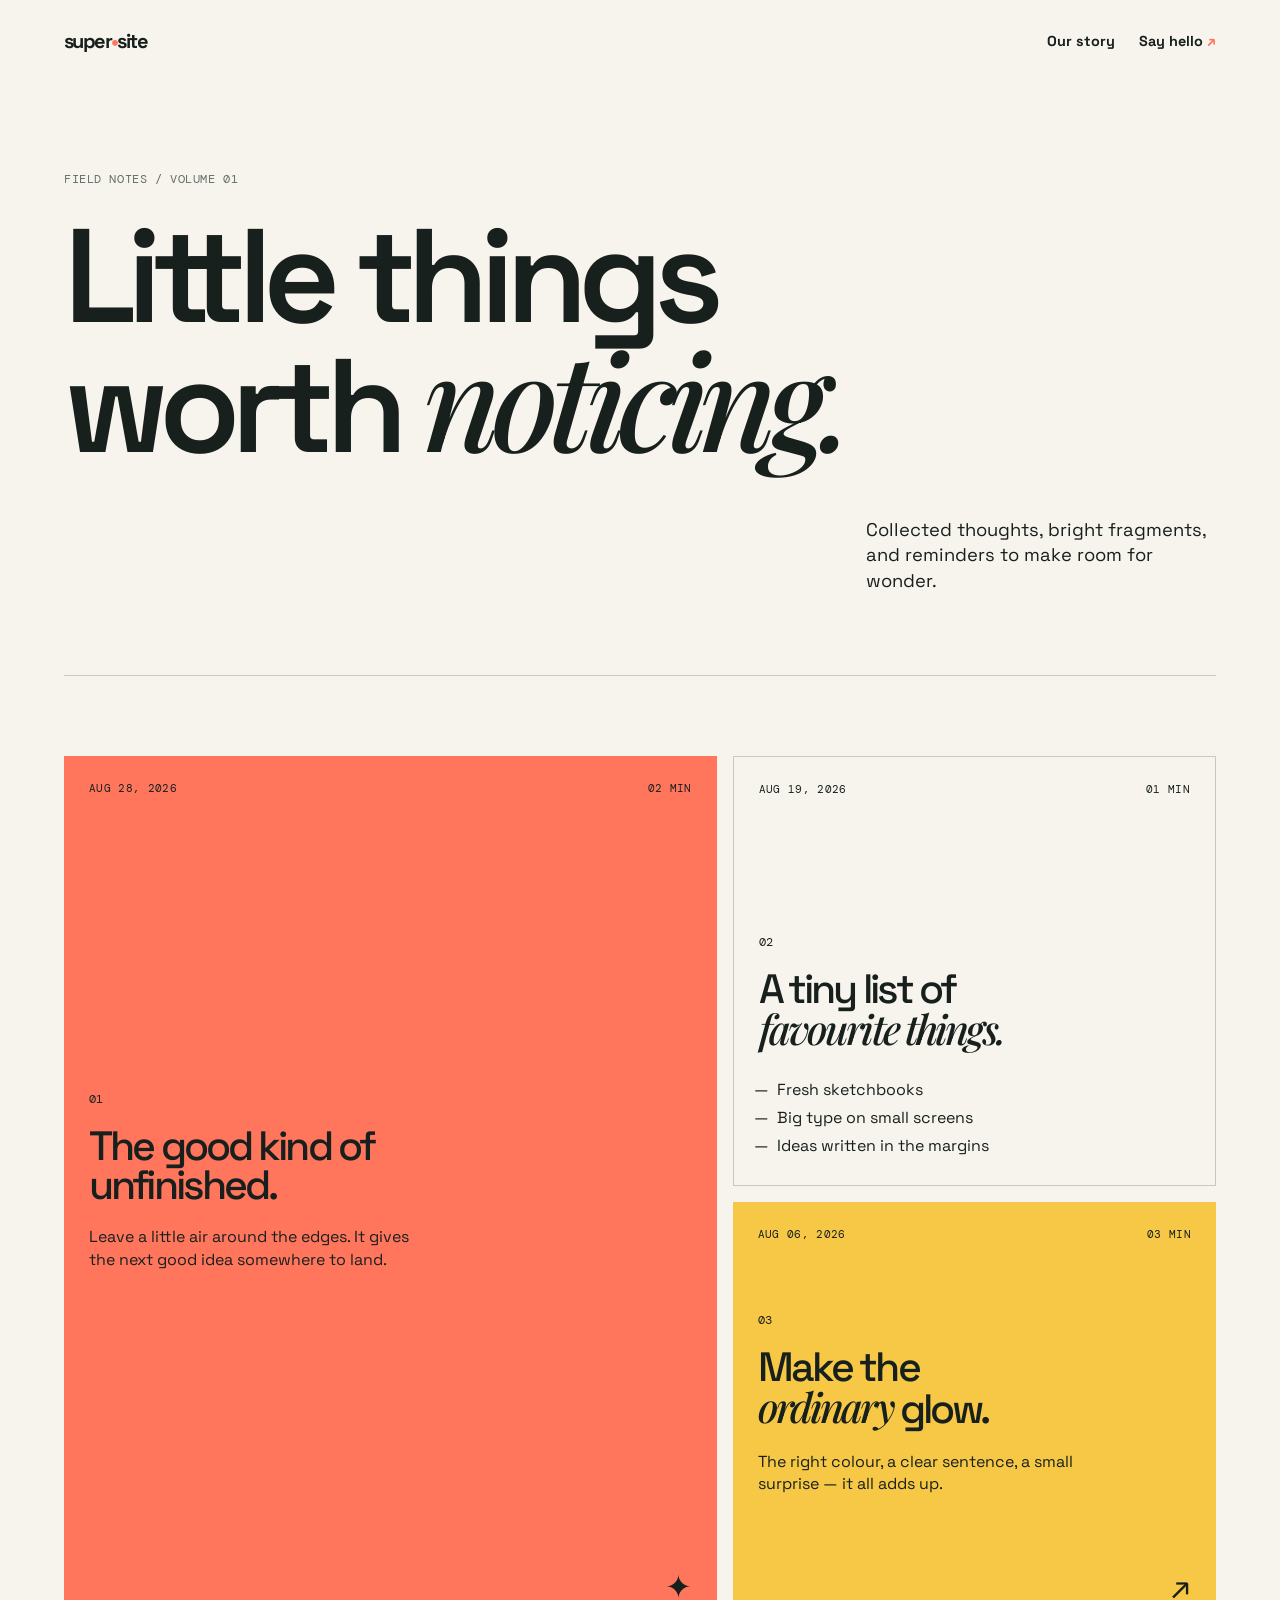
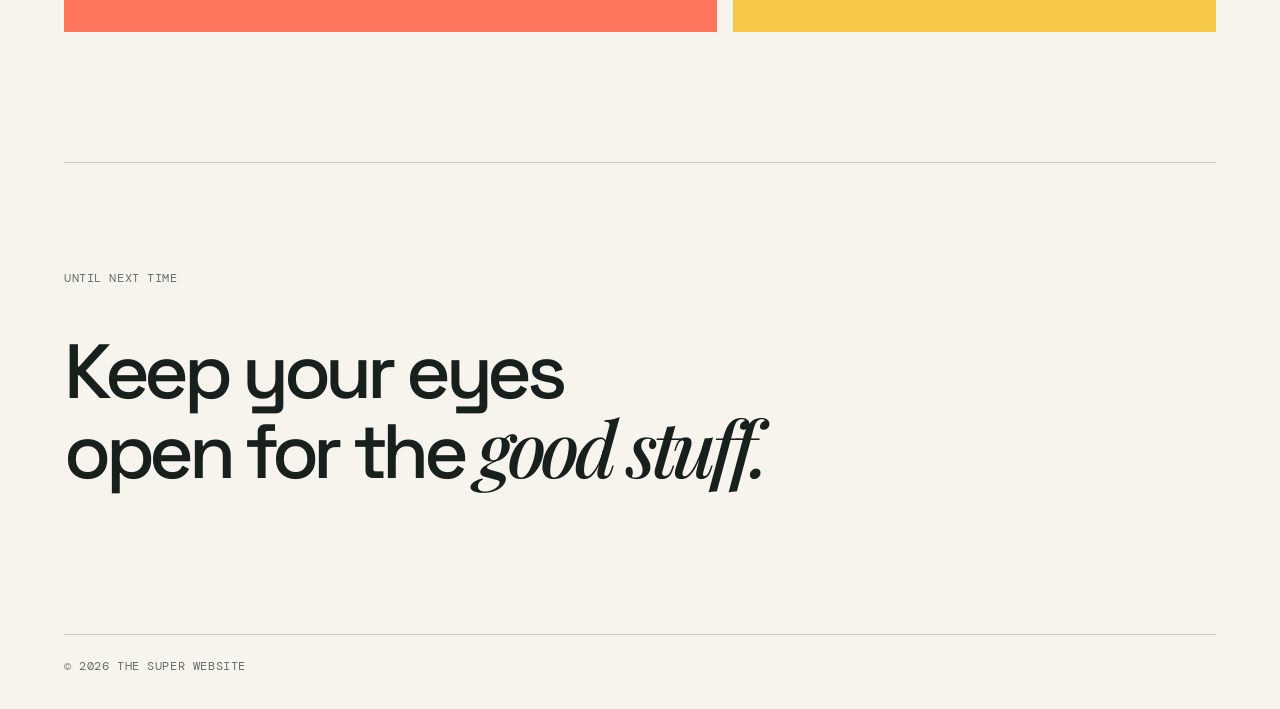
==== notes.html @ 64c5d4f4 "Add field notes page" ====
<!doctype html>
<html lang="en">
  <head>
    <meta charset="UTF-8" />
    <meta name="viewport" content="width=device-width, initial-scale=1.0" />
    <meta name="description" content="Tiny observations from The Super Website." />
    <title>Field Notes — The Super Website</title>
    <link rel="stylesheet" href="styles.css" />
  </head>
  <body>
    <main>
      <nav class="nav" aria-label="Main navigation">
        <a class="brand" href="index.html">super<span>•</span>site</a>
        <div class="nav-links">
          <a class="nav-link" href="story.html">Our story</a>
          <a class="nav-link" href="index.html#hello">Say hello <span aria-hidden="true">↗</span></a>
        </div>
      </nav>

      <section class="notes-hero">
        <p class="eyebrow">Field notes / volume 01</p>
        <h1>Little things<br />worth <em>noticing.</em></h1>
        <p>Collected thoughts, bright fragments, and reminders to make room for wonder.</p>
      </section>

      <section class="note-grid" aria-label="Field notes">
        <article class="note featured-note">
          <div class="note-meta"><span>Aug 28, 2026</span><span>02 min</span></div>
          <p class="note-number">01</p>
          <h2>The good kind of<br />unfinished.</h2>
          <p class="note-copy">Leave a little air around the edges. It gives the next good idea somewhere to land.</p>
          <span class="note-mark">✦</span>
        </article>
        <article class="note">
          <div class="note-meta"><span>Aug 19, 2026</span><span>01 min</span></div>
          <p class="note-number">02</p>
          <h2>A tiny list of<br /><em>favourite things.</em></h2>
          <ul>
            <li>Fresh sketchbooks</li>
            <li>Big type on small screens</li>
            <li>Ideas written in the margins</li>
          </ul>
        </article>
        <article class="note accent-note">
          <div class="note-meta"><span>Aug 06, 2026</span><span>03 min</span></div>
          <p class="note-number">03</p>
          <h2>Make the<br /><em>ordinary</em> glow.</h2>
          <p class="note-copy">The right colour, a clear sentence, a small surprise — it all adds up.</p>
          <span class="note-mark">↗</span>
        </article>
      </section>

      <section class="notes-signoff">
        <p class="section-label">Until next time</p>
        <h2>Keep your eyes<br />open for the <em>good stuff.</em></h2>
      </section>
    </main>
    <footer>© 2026 The Super Website</footer>
  </body>
</html>
---- styles.css ----
@import url('https://fonts.googleapis.com/css2?family=DM+Mono&family=Playfair+Display:ital,wght@0,500;0,600;1,500;1,600&family=Space+Grotesk:wght@400;500;600;700&display=swap');

:root {
  --ink: #18201e;
  --paper: #f7f4ed;
  --coral: #ff765d;
  --blue: #9ec6e7;
  --yellow: #f7c845;
}

* { box-sizing: border-box; }
html { scroll-behavior: smooth; }
body { margin: 0; background: var(--paper); color: var(--ink); font-family: 'Space Grotesk', sans-serif; }
main { max-width: 1320px; margin: 0 auto; padding: 0 5vw; }
.nav { display: flex; justify-content: space-between; align-items: center; padding: 28px 0; font-weight: 700; }
.nav-links { display: flex; gap: 24px; }
.brand { color: inherit; font-size: 1.25rem; letter-spacing: -.08em; text-decoration: none; }
.brand span { color: var(--coral); }
.nav-link { color: inherit; font-size: .9rem; text-decoration: none; }
.nav-link span, .email span { color: var(--coral); }
.hero { min-height: 76vh; display: flex; flex-direction: column; justify-content: center; padding: 7vh 0 5vh; border-bottom: 1px solid #c9c8bf; }
.eyebrow, .section-label, .card p, footer { font-family: 'DM Mono', monospace; font-size: .72rem; letter-spacing: .05em; text-transform: uppercase; }
.eyebrow { margin: 0 0 30px; color: #63706b; }
h1, h2, h3 { letter-spacing: -.07em; margin: 0; }
h1 { font-size: clamp(4rem, 10.4vw, 9.6rem); font-weight: 600; line-height: .9; }
em { font-family: 'Playfair Display', serif; font-weight: 500; }
.hero-bottom { align-items: end; display: flex; justify-content: space-between; margin-top: 60px; }
.hero-bottom p { line-height: 1.45; margin: 0; }
.round-link { align-items: center; background: var(--ink); border-radius: 50%; color: var(--paper); display: flex; font-size: 1.5rem; height: 58px; justify-content: center; text-decoration: none; width: 58px; }
.statement { display: grid; grid-template-columns: 1fr 3fr; gap: 25px; padding: 150px 0; }
.section-label { color: #63706b; margin: 8px 0 0; }
h2 { font-size: clamp(2.65rem, 6vw, 6rem); font-weight: 500; line-height: .98; }
.cards { display: grid; grid-template-columns: repeat(3, 1fr); gap: 16px; }
.card { aspect-ratio: 1 / 1.05; display: flex; flex-direction: column; justify-content: space-between; padding: 25px; }
.card p { margin: 0; }
.card h3 { font-size: clamp(1.6rem, 3vw, 3rem); font-weight: 600; line-height: .96; }
.card span { align-self: flex-end; font-size: 2rem; }
.coral { background: var(--coral); }.blue { background: var(--blue); }.yellow { background: var(--yellow); }
.hello { border-top: 1px solid #c9c8bf; display: grid; grid-template-columns: 1fr 3fr; gap: 25px; margin-top: 150px; padding: 120px 0 150px; }
.email { color: inherit; font-size: clamp(1rem, 2vw, 1.5rem); font-weight: 600; grid-column: 2; margin-top: 12px; text-decoration-thickness: 1px; text-underline-offset: 6px; }
.story-hero { border-bottom: 1px solid #c9c8bf; padding: 11vh 0 12vh; }
.story-hero h1 { margin-top: 32px; }
.story-intro { font-size: clamp(1.2rem, 2.3vw, 1.75rem); line-height: 1.3; margin: 64px 0 0 auto; max-width: 450px; }
.principles { display: grid; gap: 25px; grid-template-columns: 1fr 3fr; padding: 140px 0; }
.principles > .section-label { margin-top: 14px; }
.principle-list article { align-items: start; border-top: 1px solid #c9c8bf; display: grid; gap: 24px; grid-template-columns: 60px 1fr 1fr; padding: 26px 0 42px; }
.principle-list span { font-family: 'DM Mono', monospace; font-size: .74rem; padding-top: 9px; }
.principle-list h2 { font-size: clamp(2.2rem, 4vw, 4.2rem); }
.principle-list p { line-height: 1.45; margin: 10px 0 0; max-width: 250px; }
.story-cta { background: var(--blue); margin-bottom: 110px; padding: clamp(40px, 7vw, 90px); }
.story-cta h2 { margin-top: 65px; }
.story-cta a { color: inherit; text-decoration: none; }
.notes-hero { border-bottom: 1px solid #c9c8bf; padding: 10vh 0 9vh; }
.notes-hero h1 { margin-top: 30px; }
.notes-hero > p:last-child { font-size: 1.15rem; line-height: 1.4; margin: 50px 0 0 auto; max-width: 350px; }
.note-grid { display: grid; gap: 16px; grid-template-columns: 1.35fr 1fr; padding: 80px 0 130px; }
.note { border: 1px solid #c9c8bf; display: flex; flex-direction: column; min-height: 430px; padding: 25px; }
.featured-note { background: var(--coral); border: 0; grid-row: span 2; min-height: 876px; }
.accent-note { background: var(--yellow); border: 0; }
.note-meta { display: flex; font-family: 'DM Mono', monospace; font-size: .68rem; justify-content: space-between; letter-spacing: .03em; text-transform: uppercase; }
.note-number { font-family: 'DM Mono', monospace; font-size: .75rem; margin: auto 0 20px; }
.note h2 { font-size: clamp(2rem, 3.2vw, 3.4rem); line-height: .95; }
.note-copy { line-height: 1.4; margin: 22px 0 0; max-width: 330px; }
.note-mark { align-self: end; font-size: 2rem; margin-top: auto; }
.note ul { line-height: 1.75; list-style: '—  '; margin: 25px 0 0; padding-left: 18px; }
.notes-signoff { border-top: 1px solid #c9c8bf; padding: 100px 0 145px; }
.notes-signoff h2 { margin-top: 48px; }
footer { border-top: 1px solid #c9c8bf; color: #63706b; margin: 0 5vw; max-width: 1320px; padding: 24px 0 35px; }
@media (max-width: 700px) {
  main { padding: 0 6vw; }.nav-links { gap: 16px; }.hero { min-height: 70vh; }.statement, .hello, .principles { display: block; padding: 85px 0; }.statement h2, .hello h2, .principles h2 { margin-top: 35px; }.cards { grid-template-columns: 1fr; }.card { aspect-ratio: 1.5 / 1; }.hello { margin-top: 80px; }.email { display: inline-block; margin-top: 38px; }.principle-list { margin-top: 45px; }.principle-list article { grid-template-columns: 35px 1fr; }.principle-list p { grid-column: 2; margin-top: 0; }.story-hero { padding: 8vh 0; }.story-intro { margin-top: 45px; }.story-cta { margin-bottom: 65px; }.notes-hero { padding: 8vh 0; }.note-grid { grid-template-columns: 1fr; padding: 50px 0 80px; }.note, .featured-note { min-height: 420px; }.notes-signoff { padding: 80px 0 105px; } footer { margin: 0 6vw; }
}
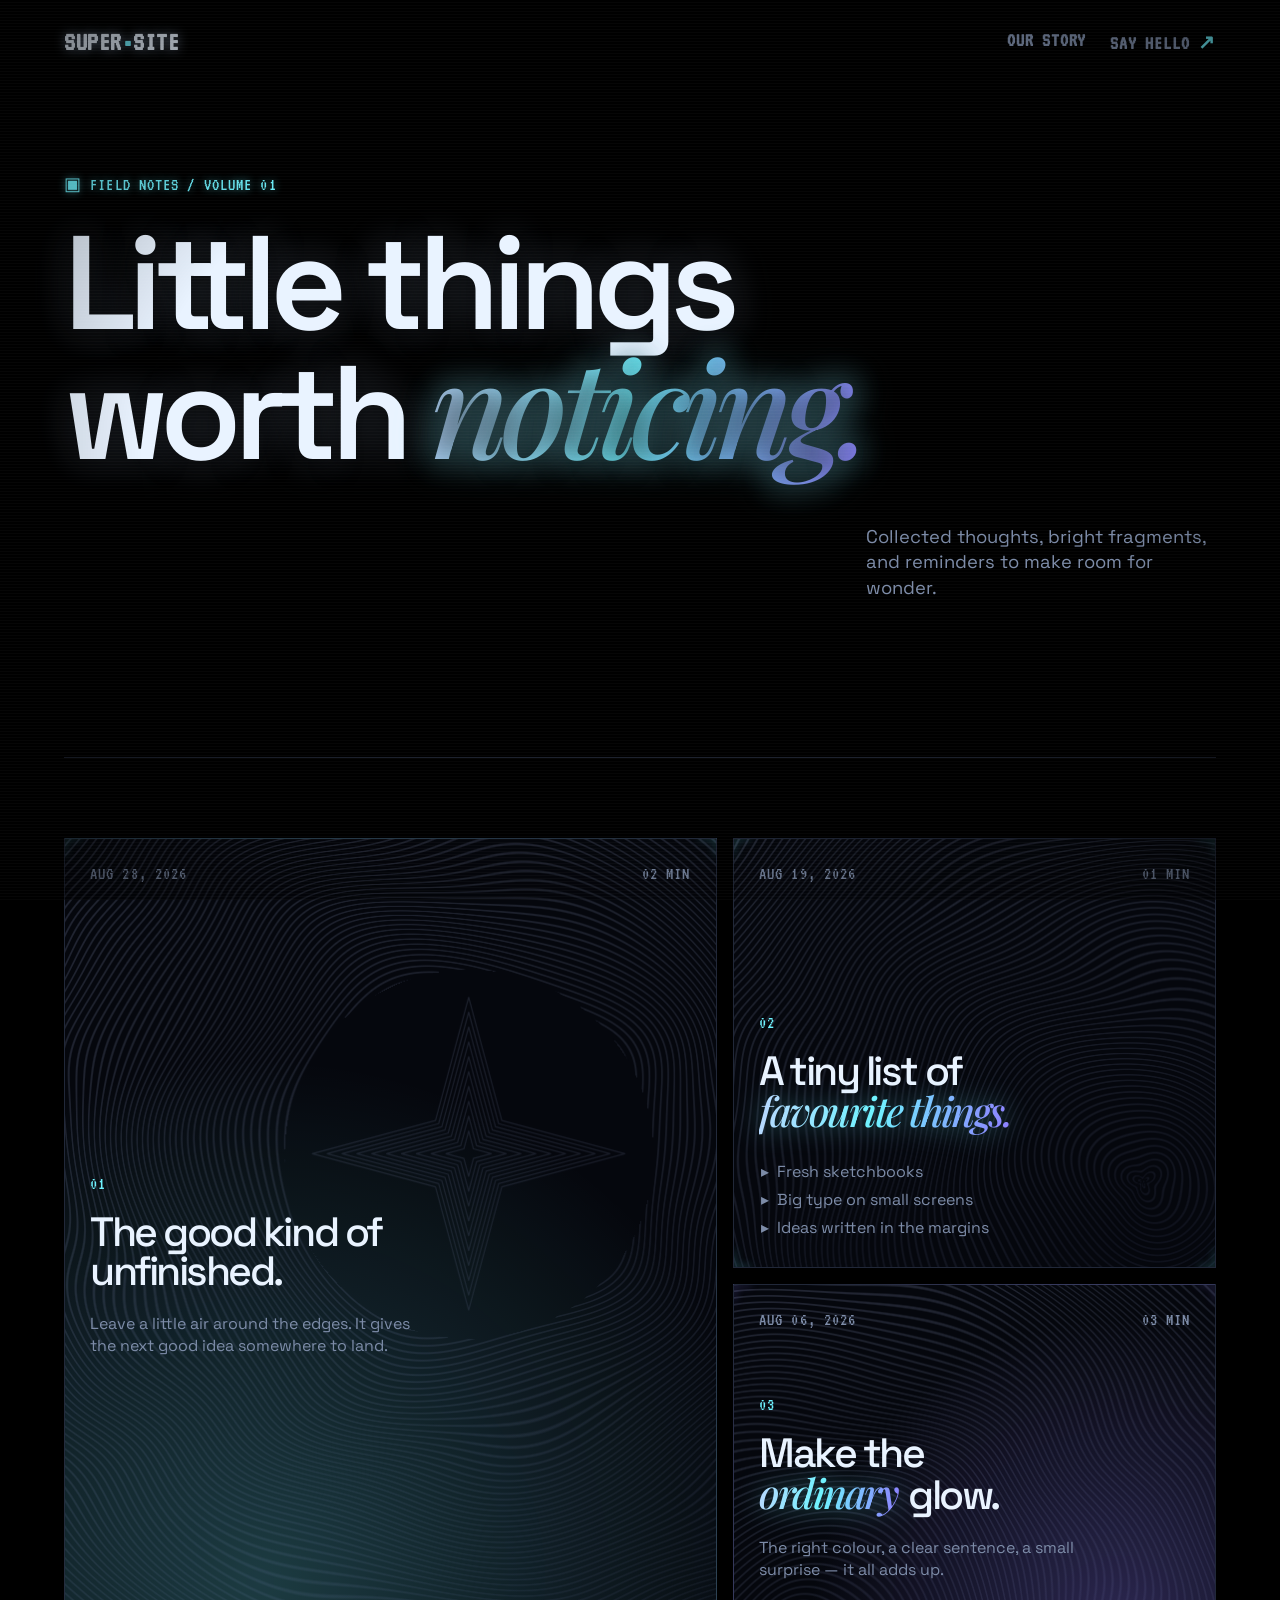
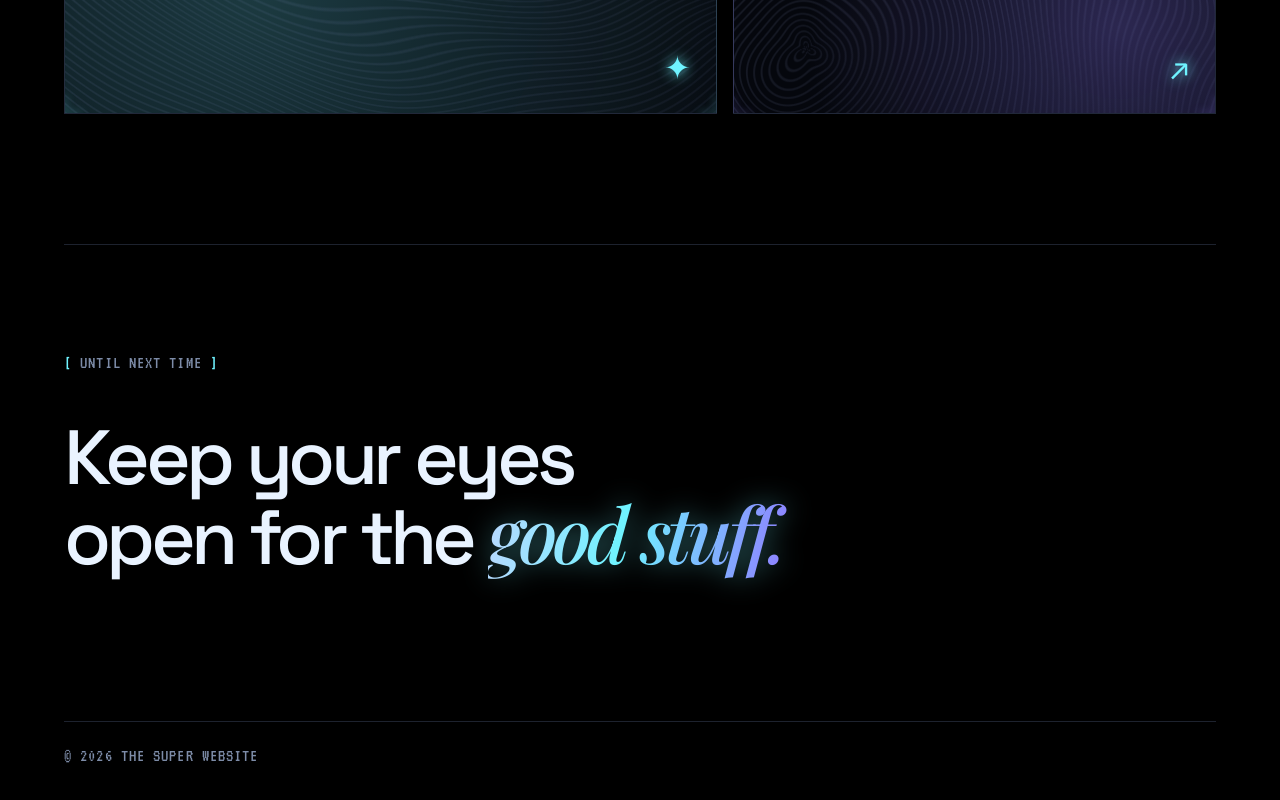
==== commit 5fa6c26c: "Add bioluminescent HUD theme, specimen scan and holographic cards - Dark neon HUD restyle across all" ====
--- a/notes.html
+++ b/notes.html
@@ -5,7 +5,9 @@
     <meta name="viewport" content="width=device-width, initial-scale=1.0" />
     <meta name="description" content="Tiny observations from The Super Website." />
     <title>Field Notes — The Super Website</title>
-    <link rel="stylesheet" href="styles.css" />
+    <link rel="stylesheet" href="styles.css?v=13" />
+    <script src="scan.js?v=13" defer></script>
+    <script src="holo.js?v=2" defer></script>
   </head>
   <body>
     <main>
@@ -18,20 +20,21 @@
       </nav>
 
       <section class="notes-hero">
+        <canvas class="scan" data-specimens="ctenophore,medusa,angler,squid" aria-hidden="true"></canvas>
         <p class="eyebrow">Field notes / volume 01</p>
         <h1>Little things<br />worth <em>noticing.</em></h1>
         <p>Collected thoughts, bright fragments, and reminders to make room for wonder.</p>
       </section>
 
       <section class="note-grid" aria-label="Field notes">
-        <article class="note featured-note">
+        <article class="note featured-note" data-holo="star" data-holo-center="0.62,0.36">
           <div class="note-meta"><span>Aug 28, 2026</span><span>02 min</span></div>
           <p class="note-number">01</p>
           <h2>The good kind of<br />unfinished.</h2>
           <p class="note-copy">Leave a little air around the edges. It gives the next good idea somewhere to land.</p>
           <span class="note-mark">✦</span>
         </article>
-        <article class="note">
+        <article class="note" data-holo data-holo-center="0.85,0.8">
           <div class="note-meta"><span>Aug 19, 2026</span><span>01 min</span></div>
           <p class="note-number">02</p>
           <h2>A tiny list of<br /><em>favourite things.</em></h2>
@@ -41,7 +44,7 @@
             <li>Ideas written in the margins</li>
           </ul>
         </article>
-        <article class="note accent-note">
+        <article class="note accent-note" data-holo data-holo-center="0.15,0.85">
           <div class="note-meta"><span>Aug 06, 2026</span><span>03 min</span></div>
           <p class="note-number">03</p>
           <h2>Make the<br /><em>ordinary</em> glow.</h2>
--- a/styles.css
+++ b/styles.css
@@ -1,71 +1,211 @@
-@import url('https://fonts.googleapis.com/css2?family=DM+Mono&family=Playfair+Display:ital,wght@0,500;0,600;1,500;1,600&family=Space+Grotesk:wght@400;500;600;700&display=swap');
-
+@import url('https://fonts.googleapis.com/css2?family=DM+Mono&family=VT323&family=Playfair+Display:ital,wght@1,500;1,600&family=Space+Grotesk:wght@400;500;600;700&display=swap');
+
+/* Bioluminescent HUD theme */
 :root {
-  --ink: #18201e;
-  --paper: #f7f4ed;
-  --coral: #ff765d;
-  --blue: #9ec6e7;
-  --yellow: #f7c845;
+  --void: #000;
+  --ink: #e9f3ff;          /* primary text, cold white */
+  --dim: #7d8ca8;          /* secondary text */
+  --line: rgba(160, 190, 255, .18);
+  --glow: #bcd7ff;         /* white-blue glow core */
+  --cyan: #6ff3ff;
+  --violet: #8f7bff;
+  --aqua: #3dffc5;
+  --hud: 'VT323', 'DM Mono', monospace;
 }
 
 * { box-sizing: border-box; }
-html { scroll-behavior: smooth; }
-body { margin: 0; background: var(--paper); color: var(--ink); font-family: 'Space Grotesk', sans-serif; }
-main { max-width: 1320px; margin: 0 auto; padding: 0 5vw; }
-.nav { display: flex; justify-content: space-between; align-items: center; padding: 28px 0; font-weight: 700; }
+html { scroll-behavior: smooth; background: var(--void); }
+body { margin: 0; background: var(--void); color: var(--ink); font-family: 'Space Grotesk', sans-serif; overflow-x: clip; }
+::selection { background: var(--cyan); color: #000; }
+
+/* faint scanlines + vignette over everything */
+body::after {
+  content: ''; position: fixed; inset: 0; pointer-events: none; z-index: 50;
+  background:
+    repeating-linear-gradient(0deg, rgba(255,255,255,.025) 0 1px, transparent 1px 3px),
+    radial-gradient(ellipse at center, transparent 55%, rgba(0,0,0,.55) 100%);
+}
+
+main { max-width: 1320px; margin: 0 auto; padding: 0 5vw; position: relative; }
+
+/* ---------- nav ---------- */
+.nav { display: flex; justify-content: space-between; align-items: center; padding: 28px 0; font-weight: 700; position: relative; z-index: 2; }
 .nav-links { display: flex; gap: 24px; }
-.brand { color: inherit; font-size: 1.25rem; letter-spacing: -.08em; text-decoration: none; }
-.brand span { color: var(--coral); }
-.nav-link { color: inherit; font-size: .9rem; text-decoration: none; }
-.nav-link span, .email span { color: var(--coral); }
-.hero { min-height: 76vh; display: flex; flex-direction: column; justify-content: center; padding: 7vh 0 5vh; border-bottom: 1px solid #c9c8bf; }
-.eyebrow, .section-label, .card p, footer { font-family: 'DM Mono', monospace; font-size: .72rem; letter-spacing: .05em; text-transform: uppercase; }
-.eyebrow { margin: 0 0 30px; color: #63706b; }
-h1, h2, h3 { letter-spacing: -.07em; margin: 0; }
-h1 { font-size: clamp(4rem, 10.4vw, 9.6rem); font-weight: 600; line-height: .9; }
-em { font-family: 'Playfair Display', serif; font-weight: 500; }
+.brand { color: inherit; font-family: var(--hud); font-size: 1.7rem; letter-spacing: .02em; text-decoration: none; text-transform: uppercase; text-shadow: 0 0 12px rgba(188,215,255,.6); }
+.brand span { color: var(--cyan); }
+.nav-link { color: var(--dim); font-family: var(--hud); font-size: 1.25rem; letter-spacing: .04em; text-decoration: none; text-transform: uppercase; transition: color .2s, text-shadow .2s; }
+.nav-link:hover { color: var(--ink); text-shadow: 0 0 10px var(--cyan); }
+.nav-link span, .email span { color: var(--cyan); }
+
+/* ---------- shared type ---------- */
+.eyebrow, .section-label, .card p, footer, .note-meta, .note-number, .principle-list span {
+  font-family: var(--hud); font-size: 1.15rem; letter-spacing: .06em; text-transform: uppercase;
+}
+.eyebrow { margin: 0 0 30px; color: var(--cyan); text-shadow: 0 0 8px rgba(111,243,255,.6); }
+.eyebrow::before { content: '▣ '; }
+.section-label { color: var(--dim); margin: 8px 0 0; }
+.section-label::before { content: '[ '; color: var(--cyan); }
+.section-label::after { content: ' ]'; color: var(--cyan); }
+h1, h2, h3 { letter-spacing: -.06em; margin: 0; }
+h1 { font-size: clamp(3.6rem, 10.4vw, 9.6rem); font-weight: 600; line-height: .9; text-shadow: 0 0 40px rgba(188,215,255,.35); }
+h2 { font-size: clamp(2.5rem, 6vw, 6rem); font-weight: 500; line-height: .98; }
+em {
+  font-family: 'Playfair Display', serif; font-weight: 500;
+  background: linear-gradient(100deg, var(--glow), var(--cyan) 45%, var(--violet));
+  -webkit-background-clip: text; background-clip: text; color: transparent;
+  filter: drop-shadow(0 0 14px rgba(111,243,255,.45));
+  padding-right: .08em;
+}
+
+/* ---------- HUD bracket frame (reusable) ---------- */
+.card, .note, .story-cta, .principle-list article { position: relative; }
+.card::before, .note::before, .story-cta::before {
+  content: ''; position: absolute; inset: -1px; pointer-events: none;
+  --c: var(--cyan); --s: 18px;
+  background:
+    linear-gradient(var(--c), var(--c)) top left / var(--s) 1px,
+    linear-gradient(var(--c), var(--c)) top left / 1px var(--s),
+    linear-gradient(var(--c), var(--c)) top right / var(--s) 1px,
+    linear-gradient(var(--c), var(--c)) top right / 1px var(--s),
+    linear-gradient(var(--c), var(--c)) bottom left / var(--s) 1px,
+    linear-gradient(var(--c), var(--c)) bottom left / 1px var(--s),
+    linear-gradient(var(--c), var(--c)) bottom right / var(--s) 1px,
+    linear-gradient(var(--c), var(--c)) bottom right / 1px var(--s);
+  background-repeat: no-repeat;
+  filter: drop-shadow(0 0 4px var(--c));
+  transition: inset .35s cubic-bezier(.2,.8,.2,1);
+}
+.card:hover::before, .note:hover::before { inset: 8px; }
+
+/* ---------- scan canvas ---------- */
+.hero, .story-hero, .notes-hero { position: relative; isolation: isolate; }
+.scan {
+  position: absolute; z-index: -1; top: 0; bottom: 0; left: 50%;
+  width: 100vw; height: 100%; transform: translateX(-50%);
+  display: block; pointer-events: none;
+}
+.hero > :not(.scan), .story-hero > :not(.scan), .notes-hero > :not(.scan) { position: relative; }
+/* keep copy legible when a specimen drifts behind it */
+.hero p, .story-intro, .notes-hero > p:last-child { text-shadow: 0 0 10px #000, 0 0 22px #000; }
+.hero h1, .story-hero h1, .notes-hero h1 { text-shadow: 0 0 30px rgba(0,0,0,.9), 0 0 40px rgba(188,215,255,.3); }
+
+/* ---------- home ---------- */
+.hero { min-height: 88vh; display: flex; flex-direction: column; justify-content: center; padding: 7vh 0 5vh; border-bottom: 1px solid var(--line); }
 .hero-bottom { align-items: end; display: flex; justify-content: space-between; margin-top: 60px; }
-.hero-bottom p { line-height: 1.45; margin: 0; }
-.round-link { align-items: center; background: var(--ink); border-radius: 50%; color: var(--paper); display: flex; font-size: 1.5rem; height: 58px; justify-content: center; text-decoration: none; width: 58px; }
+.hero-bottom p { color: var(--dim); line-height: 1.45; margin: 0; }
+.round-link {
+  align-items: center; border: 1px solid var(--cyan); border-radius: 50%; color: var(--cyan);
+  display: flex; font-size: 1.5rem; height: 58px; justify-content: center; text-decoration: none; width: 58px;
+  box-shadow: 0 0 18px rgba(111,243,255,.35), inset 0 0 12px rgba(111,243,255,.2);
+  animation: pulse 2.6s ease-in-out infinite;
+}
+@keyframes pulse { 50% { box-shadow: 0 0 34px rgba(111,243,255,.6), inset 0 0 18px rgba(111,243,255,.35); } }
 .statement { display: grid; grid-template-columns: 1fr 3fr; gap: 25px; padding: 150px 0; }
-.section-label { color: #63706b; margin: 8px 0 0; }
-h2 { font-size: clamp(2.65rem, 6vw, 6rem); font-weight: 500; line-height: .98; }
 .cards { display: grid; grid-template-columns: repeat(3, 1fr); gap: 16px; }
-.card { aspect-ratio: 1 / 1.05; display: flex; flex-direction: column; justify-content: space-between; padding: 25px; }
-.card p { margin: 0; }
+.card {
+  aspect-ratio: 1 / 1.05; display: flex; flex-direction: column; justify-content: space-between; padding: 25px;
+  background: radial-gradient(circle at 70% 75%, var(--tint) 0%, transparent 60%), #05070d;
+  border: 1px solid var(--line); overflow: hidden;
+}
+.card p { color: var(--dim); margin: 0; }
 .card h3 { font-size: clamp(1.6rem, 3vw, 3rem); font-weight: 600; line-height: .96; }
-.card span { align-self: flex-end; font-size: 2rem; }
-.coral { background: var(--coral); }.blue { background: var(--blue); }.yellow { background: var(--yellow); }
-.hello { border-top: 1px solid #c9c8bf; display: grid; grid-template-columns: 1fr 3fr; gap: 25px; margin-top: 150px; padding: 120px 0 150px; }
-.email { color: inherit; font-size: clamp(1rem, 2vw, 1.5rem); font-weight: 600; grid-column: 2; margin-top: 12px; text-decoration-thickness: 1px; text-underline-offset: 6px; }
-.story-hero { border-bottom: 1px solid #c9c8bf; padding: 11vh 0 12vh; }
+.card span { align-self: flex-end; color: var(--c-accent); font-size: 2rem; text-shadow: 0 0 14px var(--c-accent); }
+.coral { --tint: rgba(143,123,255,.32); --c-accent: var(--violet); }
+.blue { --tint: rgba(111,243,255,.28); --c-accent: var(--cyan); }
+.yellow { --tint: rgba(61,255,197,.24); --c-accent: var(--aqua); }
+.coral::before { --c: var(--violet); } .yellow::before { --c: var(--aqua); }
+.hello { border-top: 1px solid var(--line); display: grid; grid-template-columns: 1fr 3fr; gap: 25px; margin-top: 150px; padding: 120px 0 150px; }
+.email { color: var(--ink); font-family: var(--hud); font-size: clamp(1.4rem, 2.6vw, 2rem); grid-column: 2; letter-spacing: .03em; margin-top: 12px; text-decoration-color: var(--cyan); text-decoration-thickness: 1px; text-underline-offset: 6px; }
+.email:hover { text-shadow: 0 0 12px var(--cyan); }
+
+/* ---------- story ---------- */
+.story-hero { border-bottom: 1px solid var(--line); padding: 11vh 0 12vh; min-height: 80vh; }
 .story-hero h1 { margin-top: 32px; }
-.story-intro { font-size: clamp(1.2rem, 2.3vw, 1.75rem); line-height: 1.3; margin: 64px 0 0 auto; max-width: 450px; }
+.story-intro { color: var(--dim); font-size: clamp(1.2rem, 2.3vw, 1.75rem); line-height: 1.3; margin: 64px 0 0 auto; max-width: 450px; }
 .principles { display: grid; gap: 25px; grid-template-columns: 1fr 3fr; padding: 140px 0; }
 .principles > .section-label { margin-top: 14px; }
-.principle-list article { align-items: start; border-top: 1px solid #c9c8bf; display: grid; gap: 24px; grid-template-columns: 60px 1fr 1fr; padding: 26px 0 42px; }
-.principle-list span { font-family: 'DM Mono', monospace; font-size: .74rem; padding-top: 9px; }
+.principle-list article { align-items: start; border-top: 1px solid var(--line); display: grid; gap: 24px; grid-template-columns: 60px 1fr 1fr; padding: 26px 0 42px; }
+.principle-list span { color: var(--cyan); padding-top: 9px; }
 .principle-list h2 { font-size: clamp(2.2rem, 4vw, 4.2rem); }
-.principle-list p { line-height: 1.45; margin: 10px 0 0; max-width: 250px; }
-.story-cta { background: var(--blue); margin-bottom: 110px; padding: clamp(40px, 7vw, 90px); }
+.principle-list p { color: var(--dim); line-height: 1.45; margin: 10px 0 0; max-width: 250px; }
+.story-cta { background: radial-gradient(ellipse at 80% 100%, rgba(143,123,255,.3), transparent 60%), #05070d; border: 1px solid var(--line); margin-bottom: 110px; padding: clamp(40px, 7vw, 90px); }
 .story-cta h2 { margin-top: 65px; }
-.story-cta a { color: inherit; text-decoration: none; }
-.notes-hero { border-bottom: 1px solid #c9c8bf; padding: 10vh 0 9vh; }
+.story-cta a { color: var(--cyan); text-decoration: none; text-shadow: 0 0 18px rgba(111,243,255,.5); }
+
+/* ---------- notes ---------- */
+.notes-hero { border-bottom: 1px solid var(--line); padding: 10vh 0 9vh; min-height: 75vh; }
 .notes-hero h1 { margin-top: 30px; }
-.notes-hero > p:last-child { font-size: 1.15rem; line-height: 1.4; margin: 50px 0 0 auto; max-width: 350px; }
+.notes-hero > p:last-child { color: var(--dim); font-size: 1.15rem; line-height: 1.4; margin: 50px 0 0 auto; max-width: 350px; }
 .note-grid { display: grid; gap: 16px; grid-template-columns: 1.35fr 1fr; padding: 80px 0 130px; }
-.note { border: 1px solid #c9c8bf; display: flex; flex-direction: column; min-height: 430px; padding: 25px; }
-.featured-note { background: var(--coral); border: 0; grid-row: span 2; min-height: 876px; }
-.accent-note { background: var(--yellow); border: 0; }
-.note-meta { display: flex; font-family: 'DM Mono', monospace; font-size: .68rem; justify-content: space-between; letter-spacing: .03em; text-transform: uppercase; }
-.note-number { font-family: 'DM Mono', monospace; font-size: .75rem; margin: auto 0 20px; }
+.note { background: #05070d; border: 1px solid var(--line); display: flex; flex-direction: column; min-height: 430px; padding: 25px; }
+.featured-note { background: radial-gradient(circle at 30% 85%, rgba(111,243,255,.22), transparent 60%), #05070d; grid-row: span 2; min-height: 876px; }
+.accent-note { background: radial-gradient(circle at 80% 80%, rgba(143,123,255,.28), transparent 60%), #05070d; }
+.accent-note::before { --c: var(--violet); }
+.note-meta { color: var(--dim); display: flex; justify-content: space-between; }
+.note-number { color: var(--cyan); margin: auto 0 20px; }
 .note h2 { font-size: clamp(2rem, 3.2vw, 3.4rem); line-height: .95; }
-.note-copy { line-height: 1.4; margin: 22px 0 0; max-width: 330px; }
-.note-mark { align-self: end; font-size: 2rem; margin-top: auto; }
-.note ul { line-height: 1.75; list-style: '—  '; margin: 25px 0 0; padding-left: 18px; }
-.notes-signoff { border-top: 1px solid #c9c8bf; padding: 100px 0 145px; }
+.note-copy { color: var(--dim); line-height: 1.4; margin: 22px 0 0; max-width: 330px; }
+.note-mark { align-self: end; color: var(--cyan); font-size: 2rem; margin-top: auto; text-shadow: 0 0 14px var(--cyan); }
+.note ul { color: var(--dim); line-height: 1.75; list-style: '▸  '; margin: 25px 0 0; padding-left: 18px; }
+.notes-signoff { border-top: 1px solid var(--line); padding: 100px 0 145px; }
 .notes-signoff h2 { margin-top: 48px; }
-footer { border-top: 1px solid #c9c8bf; color: #63706b; margin: 0 5vw; max-width: 1320px; padding: 24px 0 35px; }
+
+/* ---------- holographic damascus cards (holo.js) ---------- */
+.holo-card {
+  --mx: 50%; --my: 45%; --px: .5; --py: .5; --hover: 0; --rx: 0deg; --ry: 0deg;
+  isolation: isolate;
+  transform: perspective(900px) rotateX(var(--rx)) rotateY(var(--ry));
+  transition: transform .6s cubic-bezier(.2,.8,.2,1), box-shadow .4s;
+}
+.holo-card.is-active { transition: transform .12s linear, box-shadow .4s; box-shadow: 0 30px 60px -20px rgba(111,243,255,.18); }
+.holo { position: absolute; inset: 0; z-index: -1; pointer-events: none; }
+.holo > div {
+  position: absolute; inset: 0;
+  -webkit-mask-image: var(--pattern); mask-image: var(--pattern);
+  -webkit-mask-size: 100% 100%; mask-size: 100% 100%;
+  -webkit-mask-repeat: no-repeat; mask-repeat: no-repeat;
+}
+/* faint etched lines, always visible */
+.holo-lines { background: linear-gradient(160deg, rgba(190,205,255,.16), rgba(140,150,220,.07)); }
+/* iridescent foil, only where the pointer's light falls */
+.holo > .holo-foil {
+  /* rainbow wraps around the emblem and turns as the pointer moves */
+  background: conic-gradient(from calc(var(--px) * 240deg + var(--py) * 120deg) at var(--hc, 50% 45%),
+    #ff5ec4, #ffb36e, #f6ff7d, #7dffb0, #5ee0ff, #8c7bff, #ff5ec4, #ffb36e, #7dffb0, #5ee0ff, #8c7bff, #ff5ec4);
+  -webkit-mask-image: radial-gradient(circle 190px at var(--mx) var(--my), #000 0, #000 38%, rgba(0,0,0,.45) 68%, transparent 100%), var(--pattern);
+  mask-image: radial-gradient(circle 190px at var(--mx) var(--my), #000 0, #000 38%, rgba(0,0,0,.45) 68%, transparent 100%), var(--pattern);
+  -webkit-mask-composite: source-in; mask-composite: intersect;
+  opacity: var(--hover);
+  filter: saturate(1.4) brightness(1.25) drop-shadow(0 0 4px rgba(255,255,255,.35));
+  transition: opacity .45s;
+}
+/* soft specular glare (not masked by the pattern) */
+.holo > .holo-glare {
+  -webkit-mask-image: none; mask-image: none;
+  background: radial-gradient(circle at var(--mx) var(--my), rgba(255,255,255,.12), transparent 42%);
+  mix-blend-mode: screen; opacity: var(--hover); transition: opacity .45s;
+}
+.card.holo-card { justify-content: flex-start; }
+.card.holo-card h3 { margin-top: auto; }
+.card.holo-card > span { position: absolute; top: 22px; right: 25px; font-size: 1.5rem; }
+.note.holo-card { overflow: hidden; }
+@media (prefers-reduced-motion: reduce) { .holo-card { transform: none; } }
+
+footer { border-top: 1px solid var(--line); color: var(--dim); margin: 0 auto; max-width: calc(1320px - 10vw); padding: 24px 0 35px; width: 90vw; }
+
 @media (max-width: 700px) {
-  main { padding: 0 6vw; }.nav-links { gap: 16px; }.hero { min-height: 70vh; }.statement, .hello, .principles { display: block; padding: 85px 0; }.statement h2, .hello h2, .principles h2 { margin-top: 35px; }.cards { grid-template-columns: 1fr; }.card { aspect-ratio: 1.5 / 1; }.hello { margin-top: 80px; }.email { display: inline-block; margin-top: 38px; }.principle-list { margin-top: 45px; }.principle-list article { grid-template-columns: 35px 1fr; }.principle-list p { grid-column: 2; margin-top: 0; }.story-hero { padding: 8vh 0; }.story-intro { margin-top: 45px; }.story-cta { margin-bottom: 65px; }.notes-hero { padding: 8vh 0; }.note-grid { grid-template-columns: 1fr; padding: 50px 0 80px; }.note, .featured-note { min-height: 420px; }.notes-signoff { padding: 80px 0 105px; } footer { margin: 0 6vw; }
-}
+  main { padding: 0 16px; } .nav { gap: 12px; } .brand { font-size: 1.35rem; white-space: nowrap; }
+  .nav-links { gap: 12px; } .nav-link { font-size: 1rem; white-space: nowrap; }
+  .scan { opacity: .6; } .hero { min-height: 82vh; }
+  .statement, .hello, .principles { display: block; padding: 85px 0; } .statement h2, .hello h2, .principles h2 { margin-top: 35px; }
+  .cards { grid-template-columns: 1fr; } .card { aspect-ratio: 1.5 / 1; } .hello { margin-top: 80px; } .email { display: inline-block; margin-top: 38px; word-break: break-all; }
+  .principle-list { margin-top: 45px; } .principle-list article { grid-template-columns: 35px 1fr; } .principle-list p { grid-column: 2; margin-top: 0; }
+  .story-hero { padding: 8vh 0; } .story-intro { margin-top: 45px; } .story-cta { margin-bottom: 65px; }
+  .notes-hero { padding: 8vh 0; } .note-grid { grid-template-columns: 1fr; padding: 50px 0 80px; } .note, .featured-note { min-height: 420px; }
+  .notes-signoff { padding: 80px 0 105px; } footer { width: calc(100vw - 32px); }
+}
+
+@media (prefers-reduced-motion: reduce) {
+  html { scroll-behavior: auto; }
+  .round-link { animation: none; }
+}
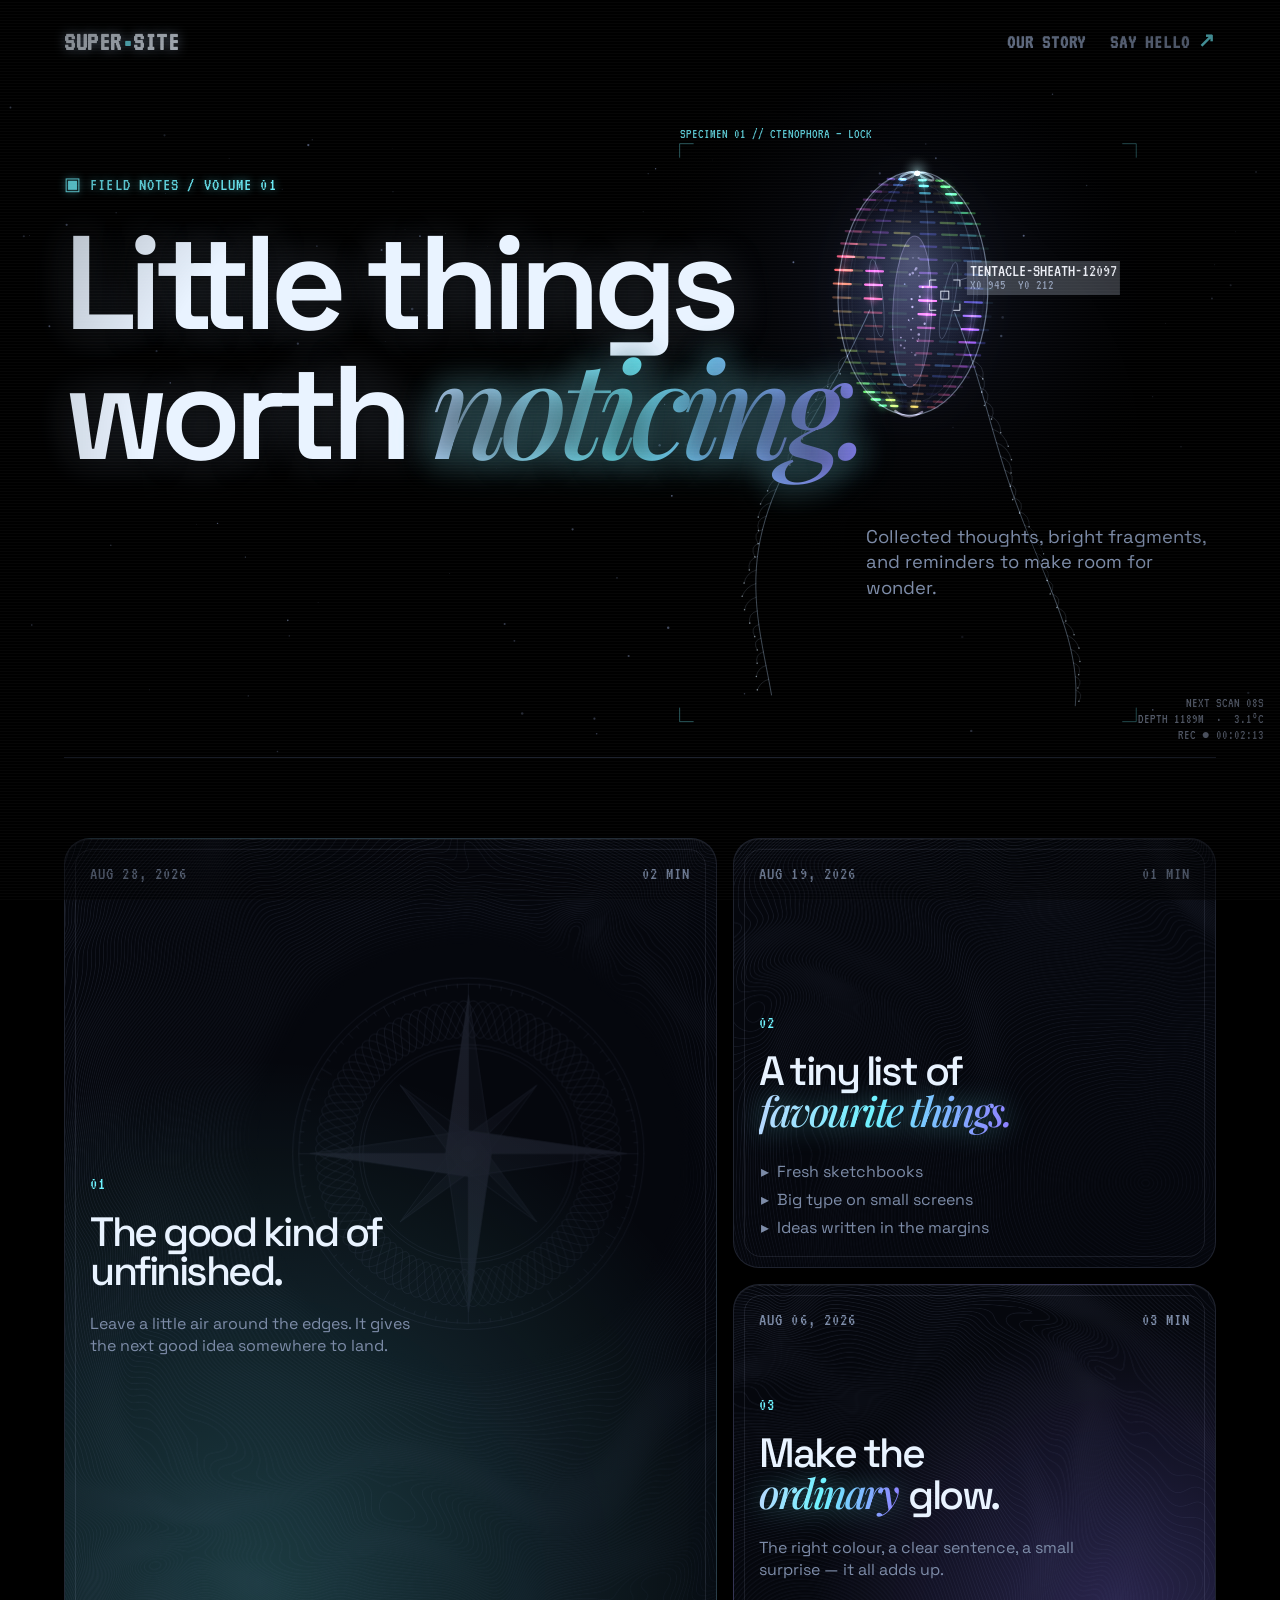
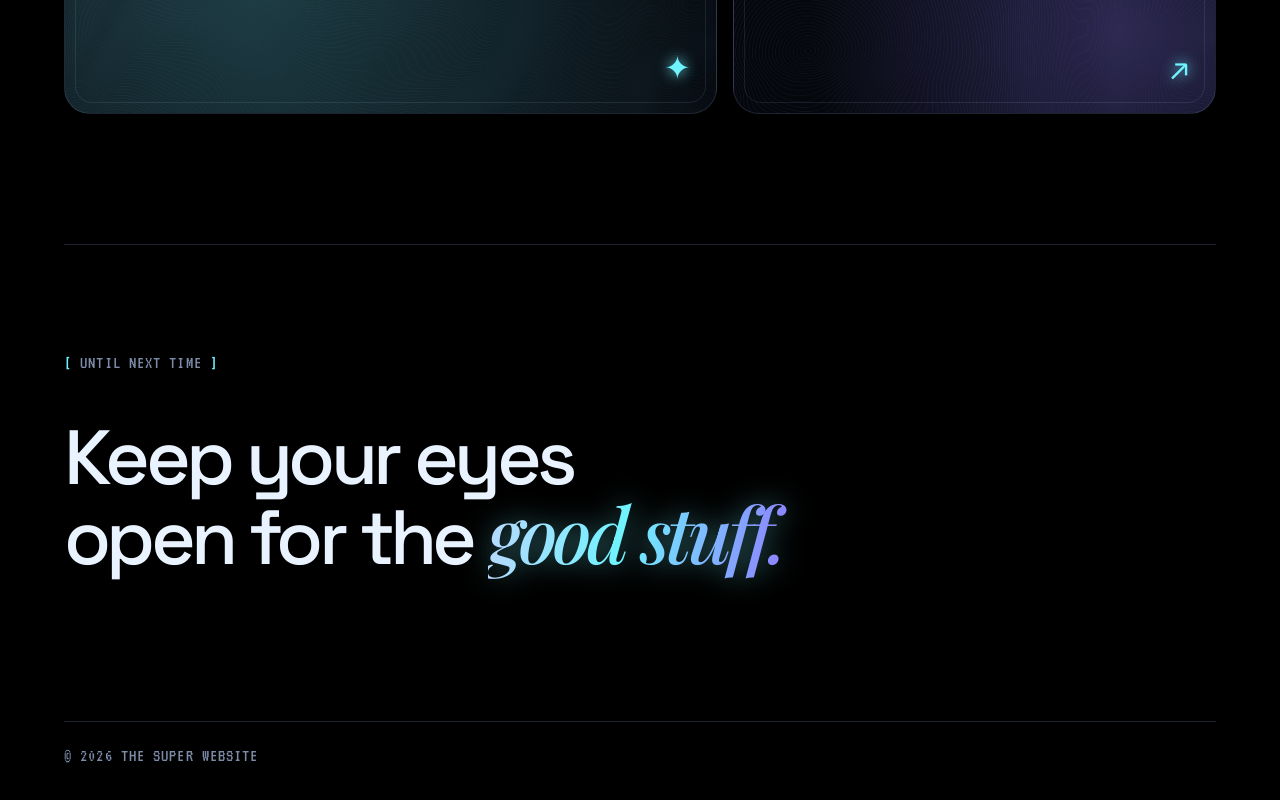
==== commit ccb1f0d8: "Refine creatures, holo cards and nav alignment - Fix "Say hello" sitting low: fallback-font arrow no" ====
--- a/notes.html
+++ b/notes.html
@@ -5,9 +5,9 @@
     <meta name="viewport" content="width=device-width, initial-scale=1.0" />
     <meta name="description" content="Tiny observations from The Super Website." />
     <title>Field Notes — The Super Website</title>
-    <link rel="stylesheet" href="styles.css?v=13" />
-    <script src="scan.js?v=13" defer></script>
-    <script src="holo.js?v=2" defer></script>
+    <link rel="stylesheet" href="styles.css?v=16" />
+    <script src="scan.js?v=14" defer></script>
+    <script src="holo.js?v=5" defer></script>
   </head>
   <body>
     <main>
@@ -27,7 +27,7 @@
       </section>
 
       <section class="note-grid" aria-label="Field notes">
-        <article class="note featured-note" data-holo="star" data-holo-center="0.62,0.36">
+        <article class="note featured-note" data-holo="compass" data-holo-center="0.62,0.36">
           <div class="note-meta"><span>Aug 28, 2026</span><span>02 min</span></div>
           <p class="note-number">01</p>
           <h2>The good kind of<br />unfinished.</h2>
--- a/styles.css
+++ b/styles.css
@@ -30,7 +30,9 @@
 
 /* ---------- nav ---------- */
 .nav { display: flex; justify-content: space-between; align-items: center; padding: 28px 0; font-weight: 700; position: relative; z-index: 2; }
-.nav-links { display: flex; gap: 24px; }
+.nav-links { display: flex; gap: 24px; align-items: center; }
+/* the ↗ glyph comes from a fallback font with taller metrics; keep it from shifting the line */
+.nav-link span { line-height: 0; display: inline-block; transform: translateY(-.05em); }
 .brand { color: inherit; font-family: var(--hud); font-size: 1.7rem; letter-spacing: .02em; text-decoration: none; text-transform: uppercase; text-shadow: 0 0 12px rgba(188,215,255,.6); }
 .brand span { color: var(--cyan); }
 .nav-link { color: var(--dim); font-family: var(--hud); font-size: 1.25rem; letter-spacing: .04em; text-decoration: none; text-transform: uppercase; transition: color .2s, text-shadow .2s; }
@@ -153,12 +155,36 @@
 /* ---------- holographic damascus cards (holo.js) ---------- */
 .holo-card {
   --mx: 50%; --my: 45%; --px: .5; --py: .5; --hover: 0; --rx: 0deg; --ry: 0deg;
+  --radius: 22px;
+  --pattern: linear-gradient(transparent, transparent); /* until holo.js paints the real mask */
   isolation: isolate;
+  overflow: hidden;
+  border-radius: var(--radius);
+  border: 1px solid rgba(190,205,255,.14);
+  box-shadow: 0 1px 0 rgba(255,255,255,.06) inset, 0 24px 50px -30px rgba(0,0,0,.9);
   transform: perspective(900px) rotateX(var(--rx)) rotateY(var(--ry));
   transition: transform .6s cubic-bezier(.2,.8,.2,1), box-shadow .4s;
 }
-.holo-card.is-active { transition: transform .12s linear, box-shadow .4s; box-shadow: 0 30px 60px -20px rgba(111,243,255,.18); }
-.holo { position: absolute; inset: 0; z-index: -1; pointer-events: none; }
+.holo-card.is-active {
+  transition: transform .12s linear, box-shadow .4s;
+  box-shadow: 0 1px 0 rgba(255,255,255,.1) inset, 0 34px 70px -24px rgba(111,243,255,.22);
+}
+/* inner hairline frame, like a printed trading card */
+.holo-card::before, .holo-card:hover::before {
+  inset: 10px; border-radius: calc(var(--radius) - 9px);
+  border: 1px solid rgba(200,215,255,.1);
+  background: none; filter: none; z-index: 1;
+}
+/* iridescent edge that wakes up under the pointer */
+.holo-card::after {
+  content: ''; position: absolute; inset: 0; border-radius: inherit; padding: 1px; pointer-events: none; z-index: 2;
+  background: conic-gradient(from calc(var(--px) * 360deg) at var(--mx) var(--my),
+    #ff5ec4, #ffb36e, #f6ff7d, #7dffb0, #5ee0ff, #8c7bff, #ff5ec4);
+  -webkit-mask: linear-gradient(#000 0 0) content-box, linear-gradient(#000 0 0);
+  -webkit-mask-composite: xor; mask-composite: exclude;
+  opacity: calc(var(--hover) * .7); transition: opacity .45s;
+}
+.holo { position: absolute; inset: 0; z-index: -1; pointer-events: none; border-radius: inherit; }
 .holo > div {
   position: absolute; inset: 0;
   -webkit-mask-image: var(--pattern); mask-image: var(--pattern);
@@ -182,13 +208,34 @@
 /* soft specular glare (not masked by the pattern) */
 .holo > .holo-glare {
   -webkit-mask-image: none; mask-image: none;
-  background: radial-gradient(circle at var(--mx) var(--my), rgba(255,255,255,.12), transparent 42%);
+  background:
+    radial-gradient(circle at var(--mx) var(--my), rgba(255,255,255,.12), transparent 42%),
+    linear-gradient(115deg, transparent calc(var(--px) * 100% - 22%), rgba(255,255,255,.07) calc(var(--px) * 100%), transparent calc(var(--px) * 100% + 22%));
   mix-blend-mode: screen; opacity: var(--hover); transition: opacity .45s;
 }
-.card.holo-card { justify-content: flex-start; }
+.card.holo-card {
+  aspect-ratio: 3 / 4; padding: 26px 28px;
+  justify-content: flex-start;
+  background: radial-gradient(circle at 50% 42%, var(--tint) 0%, transparent 62%), linear-gradient(170deg, #0a0d18, #04060b);
+}
+.card.holo-card > p { padding-left: 2px; }
 .card.holo-card h3 { margin-top: auto; }
-.card.holo-card > span { position: absolute; top: 22px; right: 25px; font-size: 1.5rem; }
-.note.holo-card { overflow: hidden; }
+.card.holo-card > span { position: absolute; top: 24px; right: 28px; font-size: 1.4rem; }
+.card-meta {
+  display: flex; justify-content: space-between; margin-top: 16px; padding-top: 12px;
+  border-top: 1px solid rgba(200,215,255,.1);
+  color: var(--dim); font-family: var(--hud); font-size: .95rem; letter-spacing: .08em; text-transform: uppercase;
+}
+.card-meta span { align-self: auto; color: inherit; font-size: inherit; text-shadow: none; }
+.note.holo-card { --radius: 26px; }
+@media (max-width: 700px) { .card.holo-card { aspect-ratio: 4 / 5; } }
+.story-cta { border-radius: 26px; overflow: hidden; }
+/* rounded panel gets a rounded inner hairline instead of square corner brackets */
+.story-cta::before {
+  inset: 10px; border-radius: 17px;
+  border: 1px solid rgba(200,215,255,.1);
+  background: none; filter: none;
+}
 @media (prefers-reduced-motion: reduce) { .holo-card { transform: none; } }
 
 footer { border-top: 1px solid var(--line); color: var(--dim); margin: 0 auto; max-width: calc(1320px - 10vw); padding: 24px 0 35px; width: 90vw; }
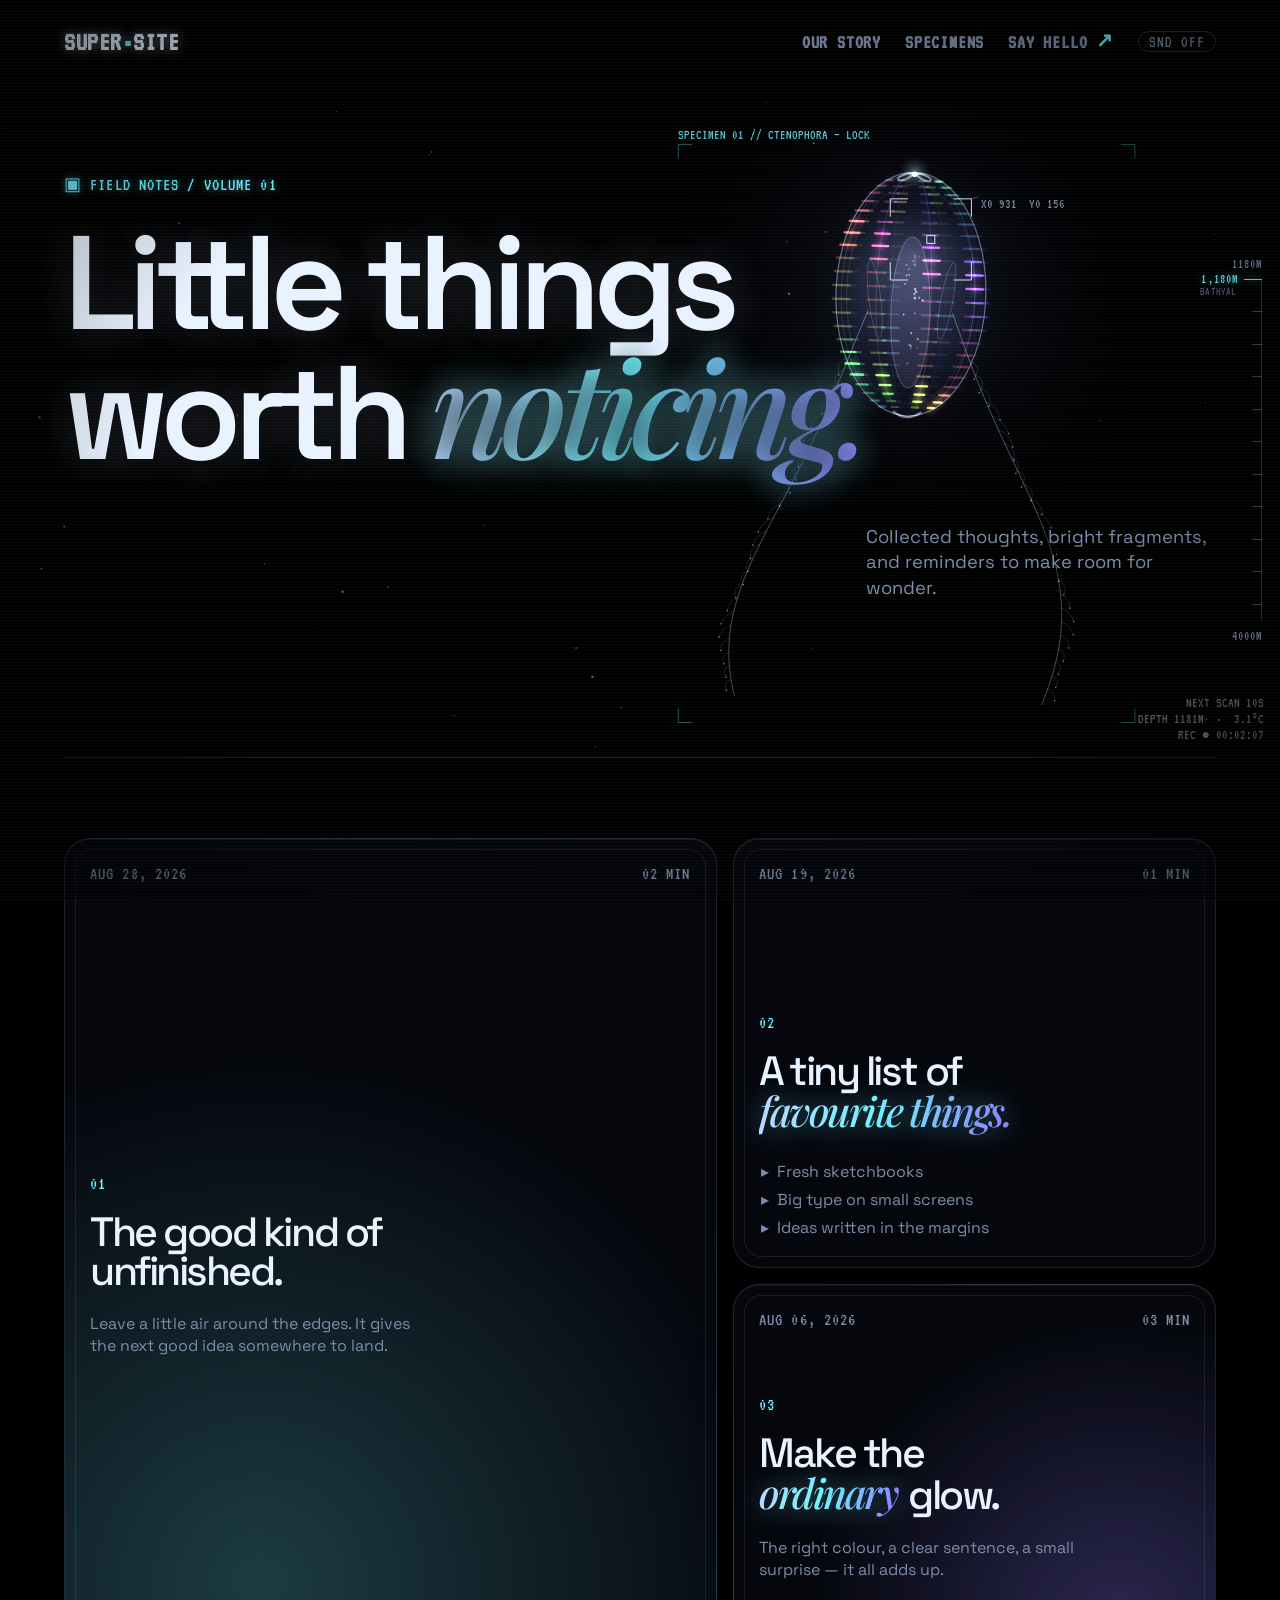
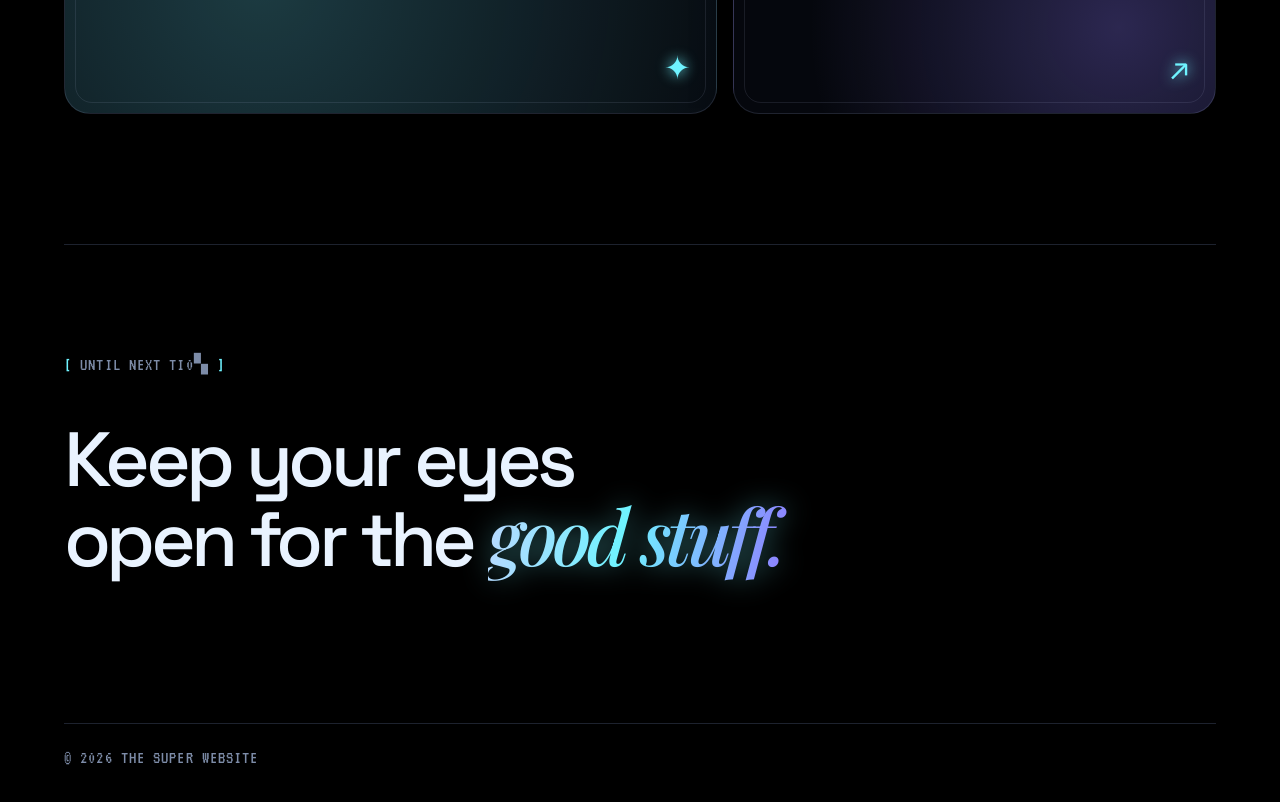
==== commit 97a23c6e: "Add dive, reveals, contact form, specimens page and site polish - Creatures lean toward the pointer;" ====
--- a/notes.html
+++ b/notes.html
@@ -3,19 +3,45 @@
   <head>
     <meta charset="UTF-8" />
     <meta name="viewport" content="width=device-width, initial-scale=1.0" />
+    <title>Field Notes — The Super Website</title>
     <meta name="description" content="Tiny observations from The Super Website." />
-    <title>Field Notes — The Super Website</title>
-    <link rel="stylesheet" href="styles.css?v=16" />
-    <script src="scan.js?v=14" defer></script>
-    <script src="holo.js?v=5" defer></script>
+    <meta name="theme-color" content="#000000" />
+    <link rel="icon" href="favicon.svg" type="image/svg+xml" />
+    <link rel="apple-touch-icon" href="apple-touch-icon.png" />
+    <meta property="og:type" content="website" />
+    <meta property="og:site_name" content="The Super Website" />
+    <meta property="og:title" content="Field notes — The Super Website" />
+    <meta property="og:description" content="Tiny observations from The Super Website." />
+    <meta property="og:url" content="https://rohitdevdesigns.github.io/the-super-website/notes.html" />
+    <meta property="og:image" content="https://rohitdevdesigns.github.io/the-super-website/og.png" />
+    <meta property="og:image:width" content="1200" />
+    <meta property="og:image:height" content="630" />
+    <meta property="og:image:alt" content="A glowing deep-sea jellyfish under a scanning HUD, beside the words Make something super." />
+    <meta name="twitter:card" content="summary_large_image" />
+    <link rel="stylesheet" href="styles.css?v=19" />
+    <script src="sound.js?v=1" defer></script>
+    <script src="dive.js?v=1" defer></script>
+    <script src="reveal.js?v=1" defer></script>
+    <script src="scan.js?v=17" defer></script>
+    <script src="holo.js?v=6" defer></script>
   </head>
   <body>
+    <div class="boot" id="boot" aria-hidden="true">
+      <div class="boot-inner">
+        <p class="boot-title">Initializing scan</p>
+        <ol class="boot-log"></ol>
+        <div class="boot-bar"><span></span></div>
+      </div>
+    </div>
+    <script src="boot.js?v=1"></script>
     <main>
       <nav class="nav" aria-label="Main navigation">
         <a class="brand" href="index.html">super<span>•</span>site</a>
         <div class="nav-links">
           <a class="nav-link" href="story.html">Our story</a>
+          <a class="nav-link" href="specimens.html">Specimens</a>
           <a class="nav-link" href="index.html#hello">Say hello <span aria-hidden="true">↗</span></a>
+          <button class="snd-toggle" type="button" aria-pressed="false" title="Sound effects">SND <span>OFF</span></button>
         </div>
       </nav>
 
--- a/styles.css
+++ b/styles.css
@@ -256,3 +256,153 @@
   html { scroll-behavior: auto; }
   .round-link { animation: none; }
 }
+
+/* =========================================================
+   Dive layer + depth gauge (dive.js)
+   ========================================================= */
+.dive-layer { position: fixed; inset: 0; width: 100vw; height: 100vh; z-index: -1; pointer-events: none; }
+.depth-gauge {
+  position: fixed; right: 18px; top: 50%; transform: translateY(-50%); z-index: 40;
+  display: flex; flex-direction: column; align-items: flex-end; gap: 8px;
+  font-family: var(--hud); font-size: .85rem; letter-spacing: .08em; color: var(--dim); pointer-events: none;
+}
+.dg-rail {
+  position: relative; width: 10px; height: 38vh;
+  background: repeating-linear-gradient(to bottom, rgba(160,190,255,.35) 0 1px, transparent 1px 9.5%);
+  border-right: 1px solid rgba(160,190,255,.25);
+}
+.dg-mark { position: absolute; right: -1px; transform: translateY(-50%); display: flex; align-items: center; gap: 6px; transition: top .15s linear; }
+.dg-mark::before { content: ''; order: 2; width: 18px; height: 1px; background: var(--cyan); box-shadow: 0 0 8px var(--cyan); }
+.dg-mark b { order: 1; font-weight: 400; color: var(--cyan); text-shadow: 0 0 8px rgba(111,243,255,.6); white-space: nowrap; }
+.dg-mark i { position: absolute; right: 26px; top: 14px; font-style: normal; font-size: .7rem; white-space: nowrap; opacity: .7; }
+@media (max-width: 1100px) { .depth-gauge { display: none; } }
+
+/* =========================================================
+   Reveals (reveal.js)
+   ========================================================= */
+.rv {
+  opacity: 0; translate: 0 22px; filter: blur(6px);
+  transition: opacity .9s ease, translate .9s cubic-bezier(.2,.8,.2,1), filter .9s ease;
+  transition-delay: var(--rv-delay, 0ms);
+}
+.rv.rv-in { opacity: 1; translate: 0 0; filter: none; }
+.lockable { position: relative; }
+.lockable::after {
+  content: ''; position: absolute; inset: -14px; pointer-events: none; opacity: 0;
+  --c: var(--cyan); --s: 16px;
+  background:
+    linear-gradient(var(--c), var(--c)) top left / var(--s) 1px, linear-gradient(var(--c), var(--c)) top left / 1px var(--s),
+    linear-gradient(var(--c), var(--c)) top right / var(--s) 1px, linear-gradient(var(--c), var(--c)) top right / 1px var(--s),
+    linear-gradient(var(--c), var(--c)) bottom left / var(--s) 1px, linear-gradient(var(--c), var(--c)) bottom left / 1px var(--s),
+    linear-gradient(var(--c), var(--c)) bottom right / var(--s) 1px, linear-gradient(var(--c), var(--c)) bottom right / 1px var(--s);
+  background-repeat: no-repeat;
+  filter: drop-shadow(0 0 4px var(--c));
+}
+.lockable.locked-on::after { animation: lock-on 1.4s cubic-bezier(.2,.8,.2,1) forwards; }
+@keyframes lock-on {
+  0% { inset: -60px; opacity: 0; }
+  35% { inset: -14px; opacity: .9; }
+  55% { opacity: .3; } 65% { opacity: .9; }
+  100% { inset: -14px; opacity: 0; }
+}
+
+/* =========================================================
+   Contact form (contact.js)
+   ========================================================= */
+.hello-body { grid-column: 2; }
+.hello .email { display: inline-block; margin-top: 26px; font-size: 1.15rem; color: var(--dim); }
+.contact-form {
+  display: grid; grid-template-columns: 1fr 1fr; gap: 18px 20px; margin-top: 56px; max-width: 760px;
+  padding: 26px; border: 1px solid rgba(190,205,255,.14); border-radius: 22px;
+  background: linear-gradient(170deg, rgba(14,18,32,.8), rgba(4,6,11,.8));
+}
+.field { display: flex; flex-direction: column; gap: 8px; }
+.field-wide { grid-column: 1 / -1; }
+.field label { font-family: var(--hud); font-size: 1.05rem; letter-spacing: .08em; text-transform: uppercase; color: var(--cyan); }
+.field label::before { content: '› '; opacity: .6; }
+.field input, .field textarea {
+  width: 100%; font: inherit; font-size: 1rem; color: var(--ink);
+  background: rgba(255,255,255,.03); border: 1px solid rgba(190,205,255,.18); border-radius: 12px;
+  padding: 12px 14px; outline: none; resize: vertical; transition: border-color .2s, box-shadow .2s, background .2s;
+}
+.field input:focus, .field textarea:focus { border-color: var(--cyan); box-shadow: 0 0 0 3px rgba(111,243,255,.15), 0 0 18px rgba(111,243,255,.15); background: rgba(111,243,255,.04); }
+.form-foot { grid-column: 1 / -1; display: flex; align-items: center; gap: 18px; flex-wrap: wrap; }
+.form-foot button {
+  font-family: var(--hud); font-size: 1.3rem; letter-spacing: .08em; text-transform: uppercase; cursor: pointer;
+  color: #000; background: var(--cyan); border: 0; border-radius: 999px; padding: 10px 24px;
+  box-shadow: 0 0 22px rgba(111,243,255,.35); transition: transform .2s, box-shadow .2s;
+}
+.form-foot button:hover { transform: translateY(-1px); box-shadow: 0 0 34px rgba(111,243,255,.55); }
+.form-foot button:focus-visible { outline: 2px solid #fff; outline-offset: 3px; }
+.form-foot button:disabled { opacity: .5; cursor: progress; }
+.form-status { margin: 0; font-family: var(--hud); font-size: 1.05rem; letter-spacing: .06em; color: var(--dim); }
+.form-status[data-kind="ok"] { color: var(--aqua); }
+.form-status[data-kind="error"] { color: #ff8fa3; }
+
+/* =========================================================
+   Specimen index page
+   ========================================================= */
+.specimens-hero { padding: 10vh 0 6vh; border-bottom: 1px solid var(--line); }
+.specimens-hero h1 { margin-top: 30px; }
+.specimens-hero > p:last-child { color: var(--dim); font-size: 1.15rem; line-height: 1.45; margin: 40px 0 0 auto; max-width: 380px; }
+.specimen-grid { display: grid; grid-template-columns: 1fr 1fr; gap: 18px; padding: 80px 0 130px; }
+.specimen {
+  border: 1px solid rgba(190,205,255,.14); border-radius: 26px; overflow: hidden;
+  background: linear-gradient(170deg, #0a0d18, #04060b);
+}
+.scan.mini { position: relative; left: auto; top: auto; transform: none; width: 100%; height: 440px; z-index: auto; display: block; }
+.specimen-body { padding: 22px 26px 28px; border-top: 1px solid rgba(190,205,255,.1); }
+.specimen-body h2 { font-size: clamp(2rem, 3.4vw, 3.2rem); margin-top: 18px; }
+.specimen-log { color: var(--dim); line-height: 1.5; margin: 14px 0 0; max-width: 460px; }
+.specimen-stats { display: grid; grid-template-columns: 1fr 1fr; gap: 12px; margin: 22px 0 0; }
+.specimen-stats div { border-top: 1px solid rgba(190,205,255,.12); padding-top: 10px; }
+.specimen-stats dt { font-family: var(--hud); font-size: .95rem; letter-spacing: .08em; text-transform: uppercase; color: var(--cyan); }
+.specimen-stats dd { margin: 4px 0 0; color: var(--ink); }
+
+/* =========================================================
+   Boot screen (boot.js)
+   ========================================================= */
+.boot {
+  position: fixed; inset: 0; z-index: 1000; background: #000; display: grid; place-items: center;
+  font-family: var(--hud); color: var(--dim); letter-spacing: .08em; text-transform: uppercase;
+  transition: opacity .55s ease, filter .55s ease;
+}
+.boot.boot-out { opacity: 0; filter: blur(8px); pointer-events: none; }
+.boot-inner { width: min(360px, 80vw); }
+.boot-title { margin: 0 0 18px; color: var(--cyan); font-size: 1.4rem; text-shadow: 0 0 10px rgba(111,243,255,.6); }
+.boot-title::after { content: '_'; animation: blink 1s steps(1) infinite; }
+@keyframes blink { 50% { opacity: 0; } }
+.boot-log { list-style: none; margin: 0 0 18px; padding: 0; font-size: 1.05rem; min-height: 6.4em; }
+.boot-log li { display: flex; align-items: baseline; gap: 8px; animation: boot-line .25s ease both; }
+.boot-log i { flex: 1; border-bottom: 1px dotted rgba(160,190,255,.3); }
+.boot-log b { font-weight: 400; color: var(--aqua); }
+@keyframes boot-line { from { opacity: 0; transform: translateX(-6px); } }
+.boot-bar { height: 2px; background: rgba(160,190,255,.15); overflow: hidden; }
+.boot-bar span { display: block; height: 100%; width: 4%; background: var(--cyan); box-shadow: 0 0 10px var(--cyan); transition: width .35s ease; }
+
+/* =========================================================
+   Sound toggle
+   ========================================================= */
+.snd-toggle {
+  font-family: var(--hud); font-size: 1.05rem; letter-spacing: .06em; color: var(--dim); cursor: pointer; white-space: nowrap;
+  background: none; border: 1px solid rgba(160,190,255,.25); border-radius: 999px; padding: 2px 10px 1px;
+  transition: color .2s, border-color .2s, box-shadow .2s;
+}
+.snd-toggle:hover { color: var(--ink); }
+.snd-toggle.is-on { color: var(--cyan); border-color: var(--cyan); box-shadow: 0 0 12px rgba(111,243,255,.35); }
+.snd-toggle:focus-visible { outline: 2px solid var(--cyan); outline-offset: 2px; }
+
+@media (max-width: 700px) {
+  .nav { flex-wrap: wrap; row-gap: 14px; }
+  .nav-links { width: 100%; flex-wrap: wrap; justify-content: flex-start; gap: 8px 16px; }
+  .nav-link { font-size: .95rem; }
+  .snd-toggle { font-size: .9rem; padding: 1px 8px 0; }
+  .hello-body { grid-column: auto; }
+  .contact-form { grid-template-columns: 1fr; margin-top: 40px; padding: 20px; }
+  .specimen-grid { grid-template-columns: 1fr; padding: 50px 0 80px; }
+  .scan.mini { height: 380px; }
+}
+@media (prefers-reduced-motion: reduce) {
+  .rv { opacity: 1; translate: none; filter: none; }
+  .boot-title::after { animation: none; }
+}
